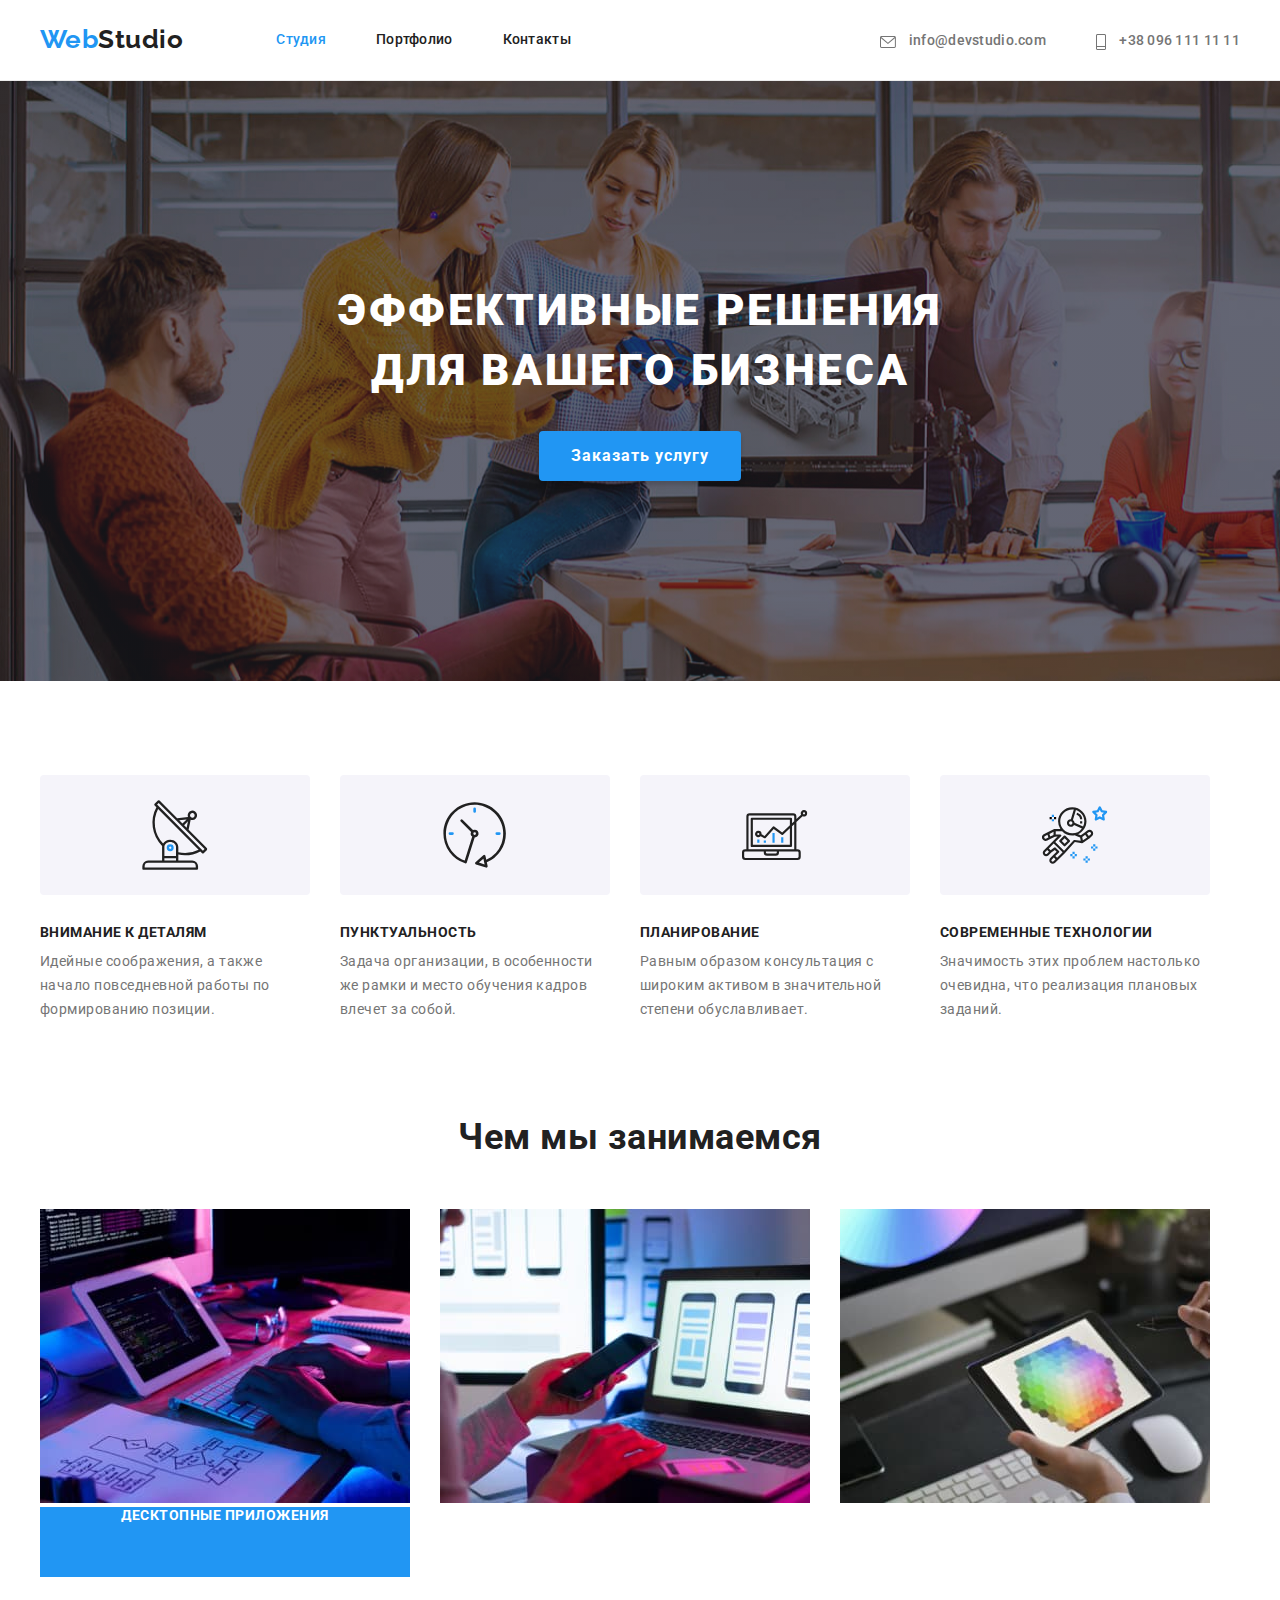
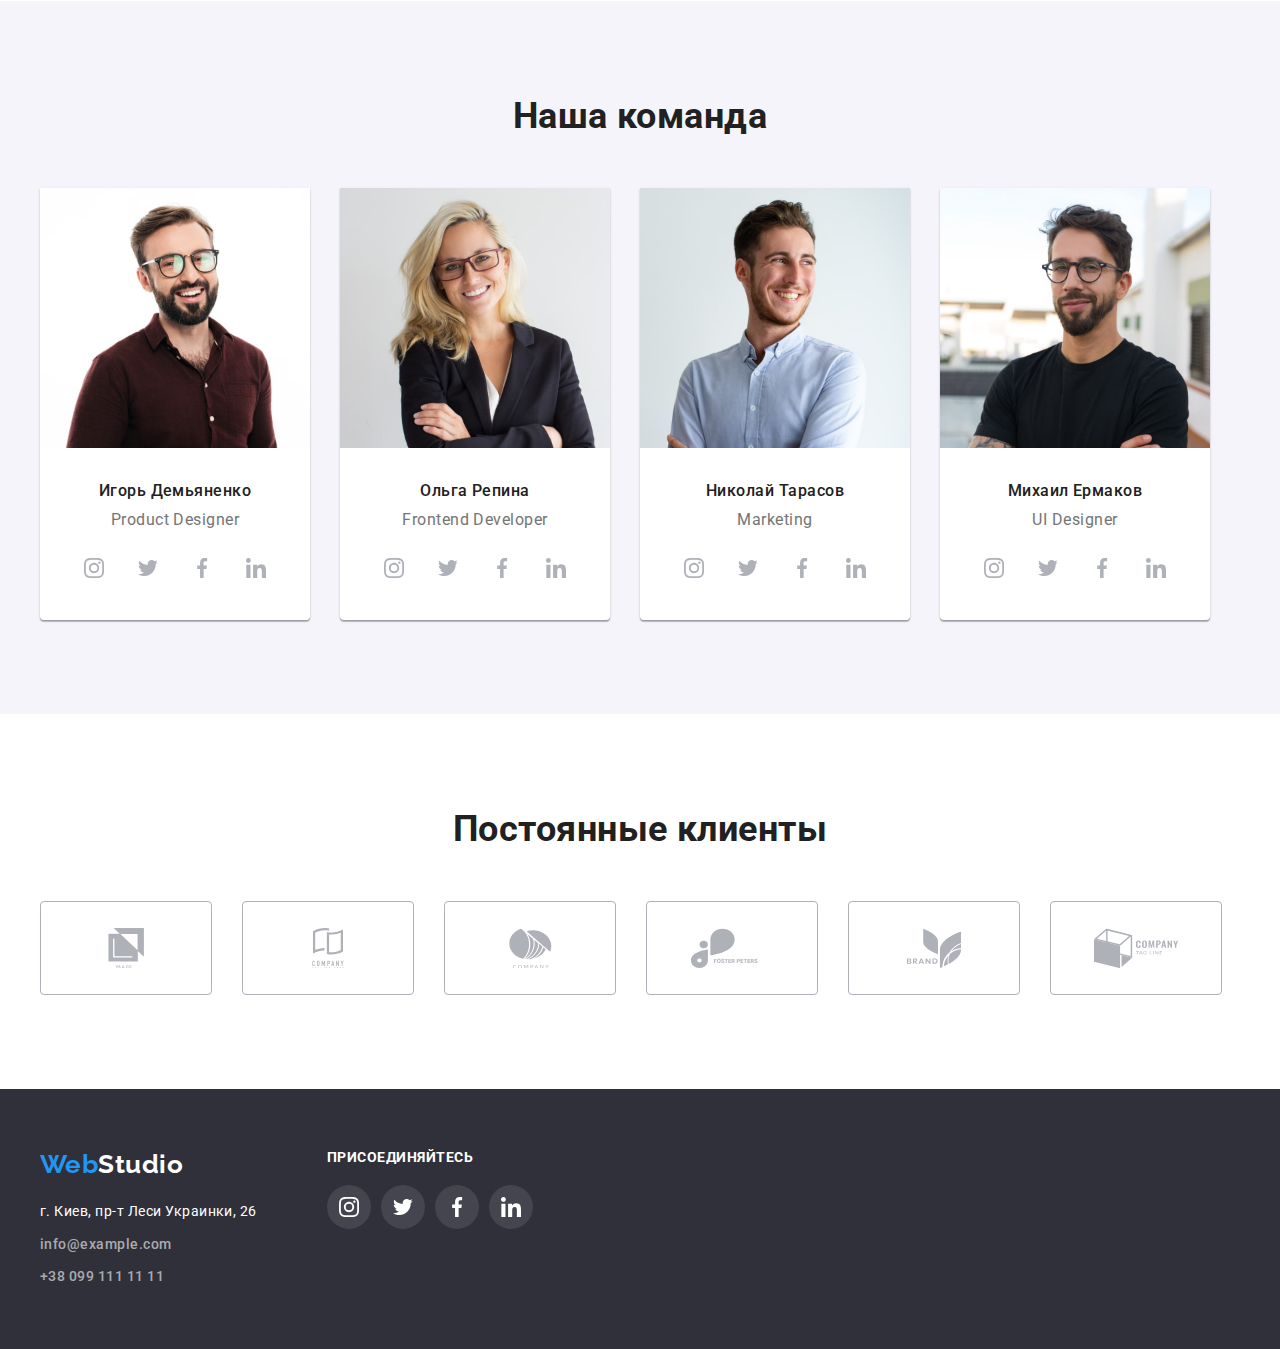
==== index.html @ ebdaa3eb "Додає модалку" ====
<!DOCTYPE html>
<html lang="ru">
  <head>
    <meta charset="UTF-8" />
    <meta http-equiv="X-UA-Compatible" content="IE=edge" />
    <meta name="viewport" content="width=device-width, initial-scale=1.0" />
    <title>WebStudio</title>
    <link
      href="https://fonts.googleapis.com/css2?family=Raleway:wght@700&family=Roboto:wght@400;500;700;900&display=swap"
      rel="stylesheet"
    />
    <link
      rel="stylesheet"
      href="https://cdnjs.cloudflare.com/ajax/libs/modern-normalize/1.1.0/modern-normalize.min.css"
      integrity="sha512-wpPYUAdjBVSE4KJnH1VR1HeZfpl1ub8YT/NKx4PuQ5NmX2tKuGu6U/JRp5y+Y8XG2tV+wKQpNHVUX03MfMFn9Q=="
      crossorigin="anonymous"
      referrerpolicy="no-referrer"
    />
    <link rel="stylesheet" href="./css/style.css" />
  </head>
  <body>
    <header>
      <div class="nav-container container">
        <a class="logo link" href=""
          ><span class="logo-text">Web</span>Studio</a
        >
        <nav>
          <ul class="nav-list">
            <li class="item">
              <a class="nav-item link current" href="">Студия</a>
            </li>
            <li class="item">
              <a class="nav-item link" href="./portfolio.html">Портфолио</a>
            </li>
            <li class="item"><a class="nav-item link" href="">Контакты</a></li>
          </ul>
        </nav>
        <ul class="site-nav">
          <li class="item">
            <a class="nav-contact link" href="mailto:info@devstudio.com">
              <svg class="icone-contact" width="16px" height="12px">
                <use href="./images/sprite.svg#icon-envelope"></use>
              </svg>
              info@devstudio.com</a
            >
          </li>
          <li class="item">
            <a class="nav-contact link" href="tel:+380961111111">
              <svg class="icone-contact" width="10px" height="16px">
                <use href="./images/sprite.svg#icon-telephone"></use>
              </svg>
              +38 096 111 11 11</a
            >
          </li>
        </ul>
      </div>
    </header>
    <main>
      <section class="section-hero">
        <div class="container">
          <h1 class="hero-title">Эффективные решения для вашего бизнеса</h1>
          <button class="button-text" type="button">Заказать услугу</button>
        </div>
      </section>
      <section class="section-about">
        <div class="container">
          <ul class="desc-list">
            <li class="desc-item icon-first">
              <div class="wrapper-img">
                <svg class="svg-icon">
                  <use href="./images/sprite.svg#icon-vector"></use>
                </svg>
              </div>
              <h3 class="desc-title">Внимание к деталям</h3>
              <p class="desc-p">
                Идейные соображения, а также начало повседневной работы по
                формированию позиции.
              </p>
            </li>
            <li class="desc-item icon-second">
              <div class="wrapper-img">
                <svg class="svg-icon">
                  <use href="./images/sprite.svg#icon-clock"></use>
                </svg>
              </div>
              <h3 class="desc-title">Пунктуальность</h3>
              <p class="desc-p">
                Задача организации, в особенности же рамки и место обучения
                кадров влечет за собой.
              </p>
            </li>
            <li class="desc-item">
              <div class="wrapper-img">
                <svg class="svg-icon">
                  <use href="./images/sprite.svg#icon-diagram"></use>
                </svg>
              </div>
              <h3 class="desc-title">Планирование</h3>
              <p class="desc-p">
                Равным образом консультация с широким активом в значительной
                степени обуславливает.
              </p>
            </li>
            <li class="desc-item">
              <div class="wrapper-img">
                <svg class="svg-icon">
                  <use href="./images/sprite.svg#icon-astronaut"></use>
                </svg>
              </div>
              <h3 class="desc-title">Современные технологии</h3>
              <p class="desc-p">
                Значимость этих проблем настолько очевидна, что реализация
                плановых заданий.
              </p>
            </li>
          </ul>
        </div>
      </section>
      <section class="section-desk">
        <div class="container">
          <h2 class="section-title centered">Чем мы занимаемся</h2>
          <ul class="about-list">
            <div class="text-desc">
              <li class="about-item">
                <img
                  src="./images/img1.jpg"
                  alt="примеры занятости"
                  width="370"
                  height="294"
                />
                <h3 class="name-desc">Десктопные приложения</h3>
              </li>
            </div>
            <li class="about-item">
              <img
                src="./images/img2.jpg"
                alt="примеры занятости"
                width="370"
                height="294"
              />
            </li>
            <li class="about-item">
              <img
                src="./images/img3.jpg"
                alt="примеры занятости"
                width="370"
                height="294"
              />
            </li>
          </ul>
        </div>
      </section>
      <section class="section-team">
        <div class="container">
          <h2 class="section-title centered">Наша команда</h2>
          <ul class="team-list">
            <li class="team-item">
              <img
                class="img-photo"
                src="./images/photo1.jpg"
                alt="фото работников"
                width="270"
                height="260"
              />
              <h3 class="team-title">Игорь Демьяненко</h3>
              <p class="team-p">Product Designer</p>
              <ul class="sn-wrapper">
                <li class="sn-item">
                  <a class="sn-link sn-main" href="">
                    <svg class="social-network">
                      <use href="./images/sprite.svg#icon-instagram"></use>
                    </svg>
                  </a>
                </li>
                <li class="sn-item">
                  <a class="sn-link sn-main" href="">
                    <svg class="social-network">
                      <use href="./images/sprite.svg#icon-twiter"></use>
                    </svg>
                  </a>
                </li>
                <li class="sn-item">
                  <a class="sn-link sn-main" href="">
                    <svg class="social-network">
                      <use href="./images/sprite.svg#icon-facebook"></use>
                    </svg>
                  </a>
                </li>
                <li class="sn-item">
                  <a class="sn-link sn-main" href="">
                    <svg class="social-network">
                      <use href="./images/sprite.svg#icon-linkedin"></use>
                    </svg>
                  </a>
                </li>
              </ul>
            </li>
            <li class="team-item">
              <img
                class="img-photo"
                src="./images/photo2.jpg"
                alt="фото работников"
                width="270"
                height="260"
              />
              <h3 class="team-title">Ольга Репина</h3>
              <p class="team-p">Frontend Developer</p>
              <ul class="sn-wrapper">
                <li class="sn-item">
                  <a class="sn-link sn-main" href="">
                    <svg class="social-network">
                      <use href="./images/sprite.svg#icon-instagram"></use>
                    </svg>
                  </a>
                </li>
                <li class="sn-item">
                  <a class="sn-link sn-main" href="">
                    <svg class="social-network">
                      <use href="./images/sprite.svg#icon-twiter"></use>
                    </svg>
                  </a>
                </li>
                <li class="sn-item">
                  <a class="sn-link sn-main" href="">
                    <svg class="social-network">
                      <use href="./images/sprite.svg#icon-facebook"></use>
                    </svg>
                  </a>
                </li>
                <li class="sn-item">
                  <a class="sn-link sn-main" href="">
                    <svg class="social-network">
                      <use href="./images/sprite.svg#icon-linkedin"></use>
                    </svg>
                  </a>
                </li>
              </ul>
            </li>
            <li class="team-item">
              <img
                class="img-photo"
                src="./images/photo3.jpg"
                alt="фото работников"
                width="270"
                height="260"
              />
              <h3 class="team-title">Николай Тарасов</h3>
              <p class="team-p">Marketing</p>
              <ul class="sn-wrapper">
                <li class="sn-item">
                  <a class="sn-link sn-main" href="">
                    <svg class="social-network">
                      <use href="./images/sprite.svg#icon-instagram"></use>
                    </svg>
                  </a>
                </li>
                <li class="sn-item">
                  <a class="sn-link sn-main" href="">
                    <svg class="social-network">
                      <use href="./images/sprite.svg#icon-twiter"></use>
                    </svg>
                  </a>
                </li>
                <li class="sn-item">
                  <a class="sn-link sn-main" href="">
                    <svg class="social-network">
                      <use href="./images/sprite.svg#icon-facebook"></use>
                    </svg>
                  </a>
                </li>
                <li class="sn-item">
                  <a class="sn-link sn-main" href="">
                    <svg class="social-network">
                      <use href="./images/sprite.svg#icon-linkedin"></use>
                    </svg>
                  </a>
                </li>
              </ul>
            </li>
            <li class="team-item">
              <img
                class="img-photo"
                src="./images/photo4.jpg"
                alt="фото работников"
                width="270"
                height="260"
              />
              <h3 class="team-title">Михаил Ермаков</h3>
              <p class="team-p">UI Designer</p>
              <ul class="sn-wrapper">
                <li class="sn-item">
                  <a class="sn-link sn-main" href="">
                    <svg class="social-network">
                      <use href="./images/sprite.svg#icon-instagram"></use>
                    </svg>
                  </a>
                </li>
                <li class="sn-item">
                  <a class="sn-link sn-main" href="">
                    <svg class="social-network">
                      <use href="./images/sprite.svg#icon-twiter"></use>
                    </svg>
                  </a>
                </li>
                <li class="sn-item">
                  <a class="sn-link sn-main" href="">
                    <svg class="social-network">
                      <use href="./images/sprite.svg#icon-facebook"></use>
                    </svg>
                  </a>
                </li>
                <li class="sn-item">
                  <a class="sn-link sn-main" href="">
                    <svg class="social-network">
                      <use href="./images/sprite.svg#icon-linkedin"></use>
                    </svg>
                  </a>
                </li>
              </ul>
            </li>
          </ul>
        </div>
      </section>
      <section class="section-client">
        <div class="container">
          <h2 class="section-title centered">Постоянные клиенты</h2>
          <ul class="client-list">
            <li class="client-item">
              <a class="client-link" href="">
                <svg class="icon-client" width="41" height="46.7">
                  <use href="./images/sprite.svg#icon-client1"></use>
                </svg>
              </a>
            </li>
            <li class="client-item">
              <a class="client-link" href="">
                <svg class="icon-client" width="40" height="52">
                  <use href="./images/sprite.svg#icon-client2"></use>
                </svg>
              </a>
            </li>
            <li class="client-item">
              <a class="client-link" href="">
                <svg class="icon-client" width="43.46" height="41.18">
                  <use href="./images/sprite.svg#icon-client3"></use>
                </svg>
              </a>
            </li>
            <li class="client-item">
              <a class="client-link" href="">
                <svg class="icon-client" width="84.44" height="40.62">
                  <use href="./images/sprite.svg#icon-client4"></use>
                </svg>
              </a>
            </li>
            <li class="client-item">
              <a class="client-link" href="">
                <svg class="icon-client" width="62.54px" height="45.43">
                  <use href="./images/sprite.svg#icon-client5"></use>
                </svg>
              </a>
            </li>
            <li class="client-item">
              <a class="client-link" href="">
                <svg class="icon-client" width="93.79" height="43.92">
                  <use href="./images/sprite.svg#icon-client6"></use>
                </svg>
              </a>
            </li>
          </ul>
        </div>
      </section>
    </main>
    <footer class="footer">
      <div class="container footer-about">
        <div class="footer-inf">
          <a class="logo-footer link" href=""
            ><span class="text-footer">Web</span>Studio</a
          >
          <address class="footer-adress">
            г. Киев, пр-т Леси Украинки, 26
          </address>
          <ul class="footer-list">
            <li class="footer-item">
              <a class="footer-contact link" href="mailto:info@example.com"
                >info@example.com</a
              >
            </li>
            <li>
              <a class="footer-contact link" href="tel:+380991111111"
                >+38 099 111 11 11</a
              >
            </li>
          </ul>
        </div>
        <div class="footer-sn">
          <h3 class="join">присоединяйтесь</h3>
          <ul class="sn-list">
            <li class="sn-item">
              <a class="sn-link sn-footer" href="">
                <svg class="social-networks">
                  <use href="./images/sprite.svg#icon-instagram"></use>
                </svg>
              </a>
            </li>
            <li class="sn-item">
              <a class="sn-link sn-footer" href="">
                <svg class="social-networks">
                  <use href="./images/sprite.svg#icon-twiter"></use>
                </svg>
              </a>
            </li>
            <li class="sn-item">
              <a class="sn-link sn-footer" href="">
                <svg class="social-networks">
                  <use href="./images/sprite.svg#icon-facebook"></use>
                </svg>
              </a>
            </li>
            <li class="sn-item">
              <a class="sn-link sn-footer" href="">
                <svg class="social-networks">
                  <use href="./images/sprite.svg#icon-linkedin"></use>
                </svg>
              </a>
            </li>
          </ul>
        </div>
      </div>
    </footer>
    <div class="backdrop is-hidden">
      <div class="modal"></div>
    </div>
  </body>
</html>
---- css/style.css ----
/* основний колір тексту #212121 */
/* вторичний колір тексту #757575 */
/* акцент #2196F3 */
/* сірий для тексту силок #757575 */
/* силки в футері сірий rgba(255, 255, 255, 0.6) */
/* білий #FFFFFF */
html {
  box-sizing: border-box;
}

:root {
  --main-text-color: #212121;
  --secondary-text-color: #757575;
  --accent-color: #2196f3;
  --text-color: #ffffff;
  --portfolio-button: #f5f4fa;
  --bgc-color: #2f303a;
  --bgc-section: #f5f4fa;
  --footer-contact: rgba(255, 255, 255, 0.6);
}
body {
  margin: 0;
  font-family: Roboto, sans-serif;
  background-color: var(--text-color);
  color: var(--main-text-color);
  letter-spacing: 0.03em;
}
/* index.html */
/* header */
header {
  border-bottom: 1px solid #ececec;
}
.logo {
  font-family: "Raleway", sans-serif;
  font-weight: 700;
  font-size: 26px;
  line-height: 1.2;
  color: var(--main-text-color);
}
.logo-text {
  color: var(--accent-color);
}
ul {
  list-style: none;
  padding: 0;
  margin: 0;
}
p {
  margin: 0;
  padding: 0;
}
h1,
h2,
h3,
h4 {
  margin: 0;
  padding: 0;
}
.link {
  text-decoration: none;
}
.container {
  margin: 0 auto;
  width: 1200px;
  padding-left: 15px;
  padding-right: 15px;
  margin-left: auto;
  margin-right: auto;
}
.nav-item {
  display: block;
  font-weight: 500;
  font-size: 14px;
  line-height: 1.14;
  color: var(--main-text-color);
  letter-spacing: 0.02em;
  padding-bottom: 32px;
  padding-top: 32px;

  transition: color 250ms cubic-bezier(0.4, 0, 0.2, 1);
}
.nav-item:hover,
.nav-item:focus {
  color: var(--accent-color);
}
.nav-container {
  display: flex;
  align-items: center;
}
.nav-list {
  display: flex;
  margin-left: 93px;
  align-items: center;
}
.nav-list .item {
  margin-right: 50px;
}
.nav-list .item:last-child {
  margin-right: 0;
}
.nav-list .nav-item.current {
  color: var(--accent-color);
}
.nav-contact {
  font-weight: 500;
  font-size: 14px;
  line-height: 1.14;
  color: var(--secondary-text-color);
  letter-spacing: 0.02em;
  transition: color 250ms cubic-bezier(0.4, 0, 0.2, 1);
}
.icone-contact {
  fill: currentColor;
  margin-right: 10px;
  vertical-align: middle;
}
.site-nav {
  display: flex;
  margin-left: auto;
}
.site-nav .item + .item {
  margin-left: 50px;
}
.site-nav .nav-contact:hover,
.site-nav .nav-contact:focus {
  color: var(--accent-color);
}
/* main */

.centered {
  text-align: center;
}
.hero-title {
  width: 696px;
  margin-top: 0;
  margin-left: auto;
  margin-right: auto;
  margin-bottom: 30px;
  font-weight: 900;
  font-size: 44px;
  line-height: 1.36;
  color: var(--text-color);
  letter-spacing: 0.06em;
  text-transform: uppercase;
}

.section-hero {
  text-align: center;
  padding-top: 200px;
  padding-bottom: 200px;
  background-repeat: no-repeat;
  background-size: cover;
  background-image: linear-gradient(
      to right,
      rgba(47, 48, 58, 0.4),
      rgba(47, 48, 58, 0.4)
    ),
    url(../images/hero.jpg);
}
.button-text {
  font-family: inherit;
  color: var(--text-color);
  background-color: var(--accent-color);
  font-size: 16px;
  line-height: 1.87;
  letter-spacing: 0.06em;
  cursor: pointer;
  border: none;
  font-weight: 700;
  padding: 10px 32px;
  min-width: 200px;
  box-shadow: 0px 4px 4px rgba(0, 0, 0, 0.15);
  border-radius: 4px;
  transition: color 250ms cubic-bezier(0.4, 0, 0.2, 1);
}
.button-text:hover,
.button-text:focus {
  color: var(--text-color);
}

.section-team {
  background-color: var(--bgc-section);
  padding-top: 94px;
  padding-bottom: 94px;
}
.team-list {
  display: flex;
}
.team-item {
  margin-right: 30px;
  background-color: #fff;
  padding-bottom: 30px;
  box-shadow: 0px 1px 3px rgba(0, 0, 0, 0.12), 0px 1px 1px rgba(0, 0, 0, 0.14),
    0px 2px 1px rgba(0, 0, 0, 0.2);
  border-radius: 0px 0px 4px 4px;
}
.sn-wrapper {
  display: flex;
  justify-content: center;
}
.img-photo {
  margin-bottom: 30px;
}
.section-about {
  padding-top: 94px;
  padding-bottom: 94px;
}
.about-list {
  display: flex;
}
.about-item {
  margin-right: 30px;
}
.text-desc {
  position: relative;
}
.name-desc {
  position: absolute;
  width: 370px;
  height: 70px;
  background-color: #2196f3;
  text-align: center;
  font-size: 14px;
  color: var(--text-color);
  text-transform: uppercase;
}
/* .text-desk {
  width: 370px;
  height: 70px;
  position: absolute;
  background-color: rgba(47, 48, 58, 0.8);
} */
.section-desk {
  padding-bottom: 94px;
}
.section-title {
  font-weight: 700;
  font-size: 36px;
  line-height: 1.2;
  margin-bottom: 50px;
}
.desc-title {
  font-weight: 700;
  font-size: 14px;
  line-height: 1.14;
  text-transform: uppercase;
  margin-top: 0;
  margin-bottom: 10px;
}
.svg-icon {
  width: 65.32px;
  height: 70px;
}
.desc-list {
  display: flex;
}
.desk-item {
  width: 270px;
}
.wrapper-img {
  display: flex;
  align-items: center;
  justify-content: center;
  width: 270px;
  height: 120px;
  margin-bottom: 30px;
  background-color: #f5f4fa;
  border-radius: 4px;
}
.desc-p {
  width: 270px;
  font-size: 14px;
  line-height: 1.7;
  color: var(--secondary-text-color);
  margin-top: 0;
  margin-right: 30px;
}
.team-title {
  font-weight: 500;
  font-size: 16px;
  line-height: 1.18;
  margin-bottom: 10px;
  text-align: center;
}
.team-p {
  font-size: 16px;
  line-height: 1.18;
  color: var(--secondary-text-color);
  text-align: center;
  margin-bottom: 16px;
}
.sn-item {
  margin-right: 10px;
}
.sn-item:last-child {
  margin-right: 0;
}
.sn-list {
  display: flex;
}
.sn-link {
  display: flex;
  width: 44px;
  height: 44px;
  border-radius: 50%;
  justify-content: center;
  align-items: center;
}
.sn-main {
  fill: #afb1b8;
  transition: color 250ms cubic-bezier(0.4, 0, 0.2, 1),
    background-color 250ms cubic-bezier(0.4, 0, 0.2, 1);
}
.sn-footer {
  background-color: rgba(255, 255, 255, 0.1);
  fill: var(--text-color);
}
.sn-main:hover,
.sn-main:focus {
  fill: var(--text-color);
}
.sn-link:hover,
.sn-link:focus {
  background-color: var(--accent-color);
}

.join {
  font-size: 14px;
  margin-bottom: 20px;
  text-transform: uppercase;
  color: var(--text-color);
}
.footer-about {
  display: flex;
}
.footer-sn {
  margin-left: 70px;
}
.social-network {
  width: 20px;
  height: 20px;
  text-align: center;
}
.social-networks {
  width: 20px;
  height: 20px;
  text-align: center;
}
.section-client {
  padding-top: 94px;
  padding-bottom: 94px;
}
.icon-client {
  width: 84.44px;
  height: 40.62px;
  justify-content: center;
  text-align: center;
  align-items: center;
}
.client-link {
  fill: #afb1b8;
  height: 92px;
  width: 170px;
  border-radius: 4px;
  background-position: center;
  border: 1px solid #afb1b8;
  display: flex;
  justify-content: center;
  align-items: center;
}
.client-link:hover,
.client-link:focus {
  fill: var(--accent-color);
}

.client-item {
  margin-right: 30px;
}
.client-item:last-child {
  margin-right: 0;
}
.client-list {
  margin-right: 30px;
}
.client-list {
  display: flex;
}
.first-logo {
  height: 46.7px;
  width: 41px;
  fill: #afb1b8;
}
/* footer */
.logo-footer {
  font-family: "Raleway", sans-serif;
  font-weight: 700;
  font-size: 26px;
  line-height: 1.2;
  color: var(--text-color);
}
.text-footer {
  color: var(--accent-color);
}
footer {
  background-color: var(--bgc-color);
}
.footer-contact {
  font-size: 14px;
  line-height: 1.7;
  color: var(--footer-contact);
  font-weight: 500;
}
.footer-item {
  margin-bottom: 8px;
}
.footer-contact:hover,
.footer-contact:focus {
  color: var(--accent-color);
}
.footer-adress {
  font-size: 14px;
  line-height: 1.7;
  font-style: normal;
  color: var(--text-color);
  margin-top: 20px;
  margin-bottom: 9px;
}
.footer {
  padding-top: 60px;
  padding-bottom: 60px;
}
/* portfolio.html */
.wrapper {
  padding-top: 94px;
  padding-bottom: 94px;
}
button {
  font-family: inherit;
}
.filter {
  display: flex;
  justify-content: center;
}
.filter-list {
  font-family: inherit;
  background-color: var(--portfolio-button);
  font-weight: 500;
  font-size: 16px;
  line-height: 1.6;
  border: none;
  cursor: pointer;
  letter-spacing: 0.03em;
  margin-right: 8px;
  margin-bottom: 50px;
  border-radius: 4px;
  padding: 6px 22px;
}
.filter .filter-list:hover,
.filter .filter-list:focus {
  background-color: var(--accent-color);
  color: var(--text-color);
  box-shadow: 0px 3px 1px rgba(0, 0, 0, 0.1), 0px 1px 2px rgba(0, 0, 0, 0.08),
    0px 2px 2px rgba(0, 0, 0, 0.12);
}
.visually-hidden {
  position: absolute;
  white-space: nowrap;
  width: 1px;
  height: 1px;
  overflow: hidden;
  border: 0;
  padding: 0;
  clip: rect(0 0 0 0);
  clip-path: inset(50%);
  margin: -1px;
}
.port-thumb {
  position: relative;
}
.port-thumb::before {
  content: "";
  display: inline-block;
  background-color: rgba(33, 150, 243, 0.9);
  width: 100%;
  height: 100%;
  position: absolute;
  opacity: 0;
}
.port-thumb:hover::before {
  opacity: 1;
}
.port-actions:hover {
  opacity: 1;
}

.port-actions {
  position: absolute;
  top: 50%;
  left: 50%;
  transform: translate(-50%, -50%);
  font-size: 18px;
  line-height: 1.55;
  color: var(--text-color);
  width: 322px;
  opacity: 0;
}
.port-title {
  font-weight: 700;
  font-size: 18px;
  line-height: 2;
  letter-spacing: 0.06em;
  margin-bottom: 4px;
}
.port-card {
  padding: 20px 24px;
}
.port-desk {
  font-size: 16px;
  line-height: 1.8;
  color: var(--secondary-text-color);
}
.port-list {
  display: flex;
  flex-wrap: wrap;
}
.port-item {
  width: 370px;
  margin-right: 30px;
  /* width: calc((100%-60px) / 3); */
  margin-bottom: 30px;
  border-left: 1px solid #eeeeee;
  border-right: 1px solid #eeeeee;
  border-bottom: 1px solid #eeeeee;
}
.port-item:hover,
.port-item:focus {
  box-shadow: 0px 1px 1px rgba(0, 0, 0, 0.12), 0px 4px 4px rgba(0, 0, 0, 0.06),
    1px 4px 6px rgba(0, 0, 0, 0.16);
}
.port-item:nth-child(3n) {
  margin-right: 0;
}
.port-item:nth-last-child(-n + 3) {
  margin-bottom: 0;
}
.backdrop {
  position: fixed;
  top: 0;
  left: 0;
  width: 100%;
  height: 100%;
  background-color: rgba(0, 0, 0, 0.2);
}
.backdrop.is-hidden {
  opacity: 0;
  pointer-events: none;
}
.modal {
  position: absolute;
  top: 50%;
  left: 50%;
  transform: translate(-50%, -50%);
  width: 528px;
  height: 581px;
  background-color: var(--text-color);
}
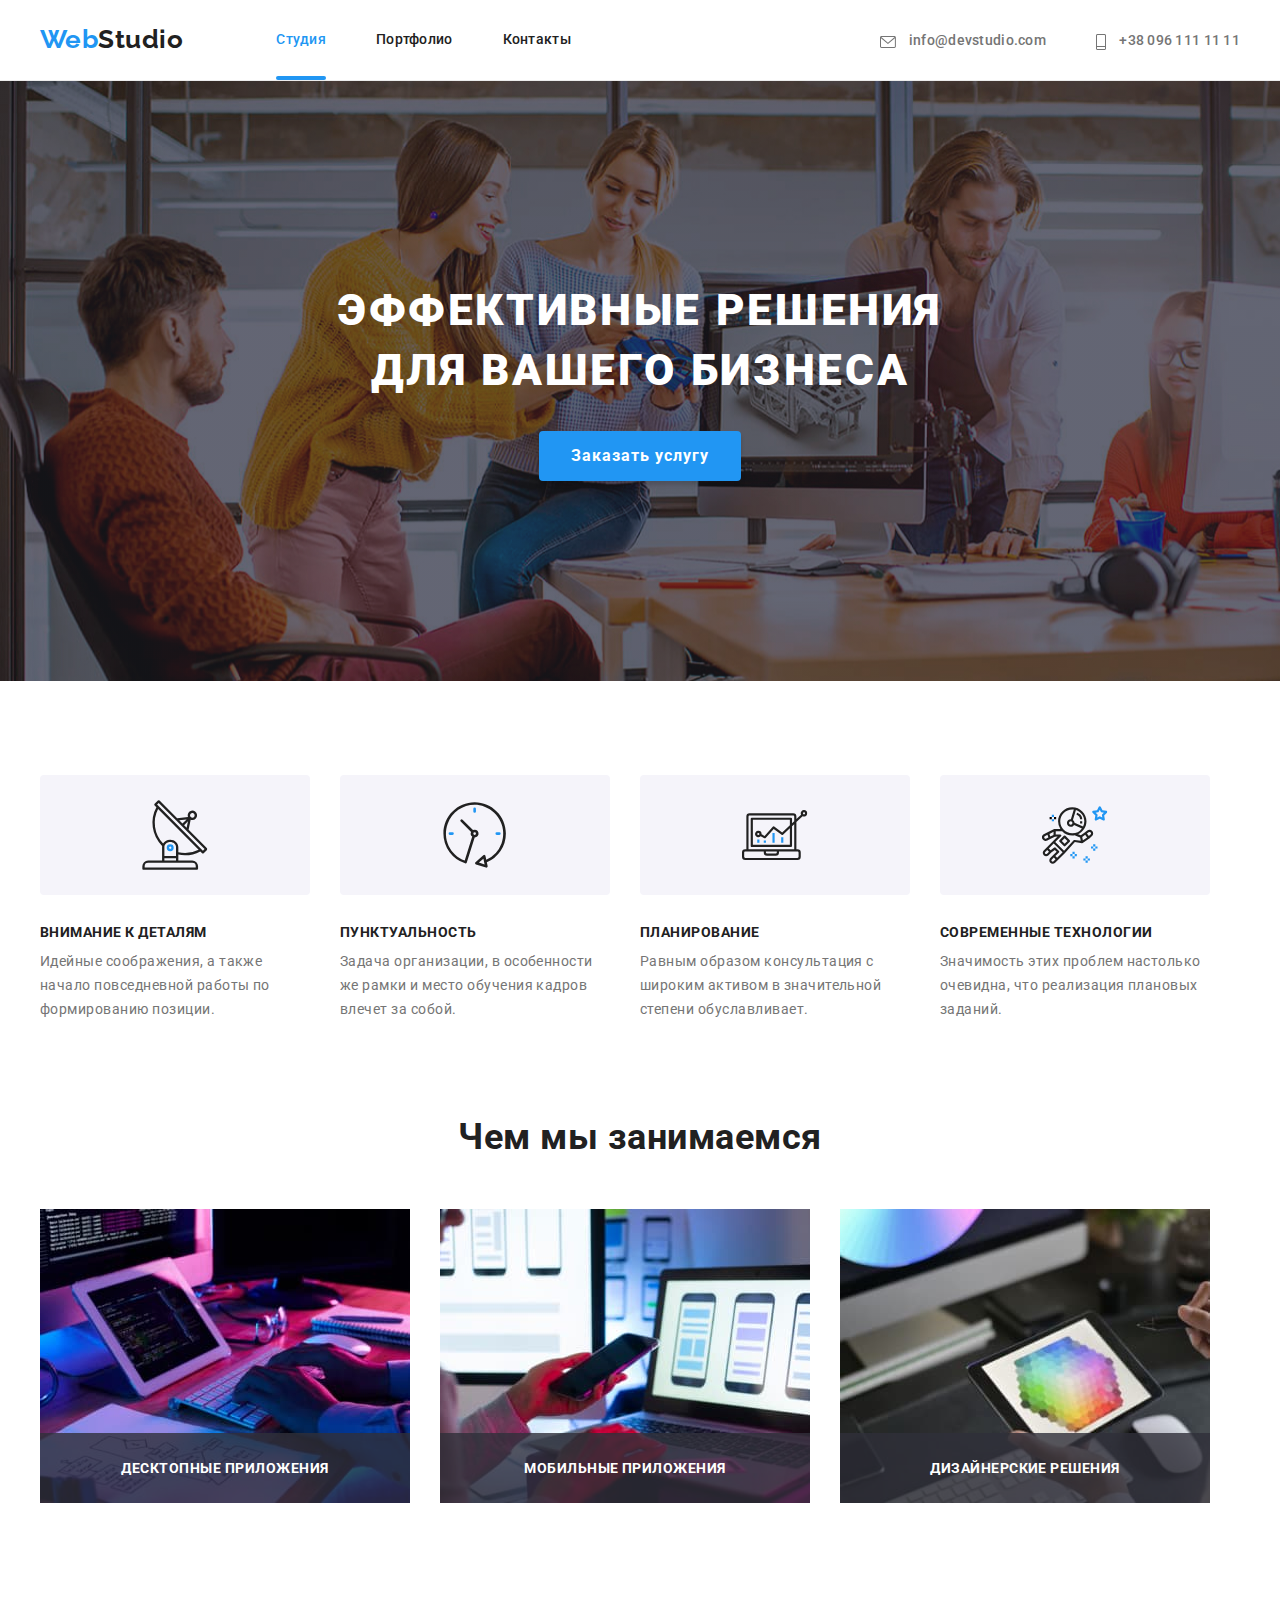
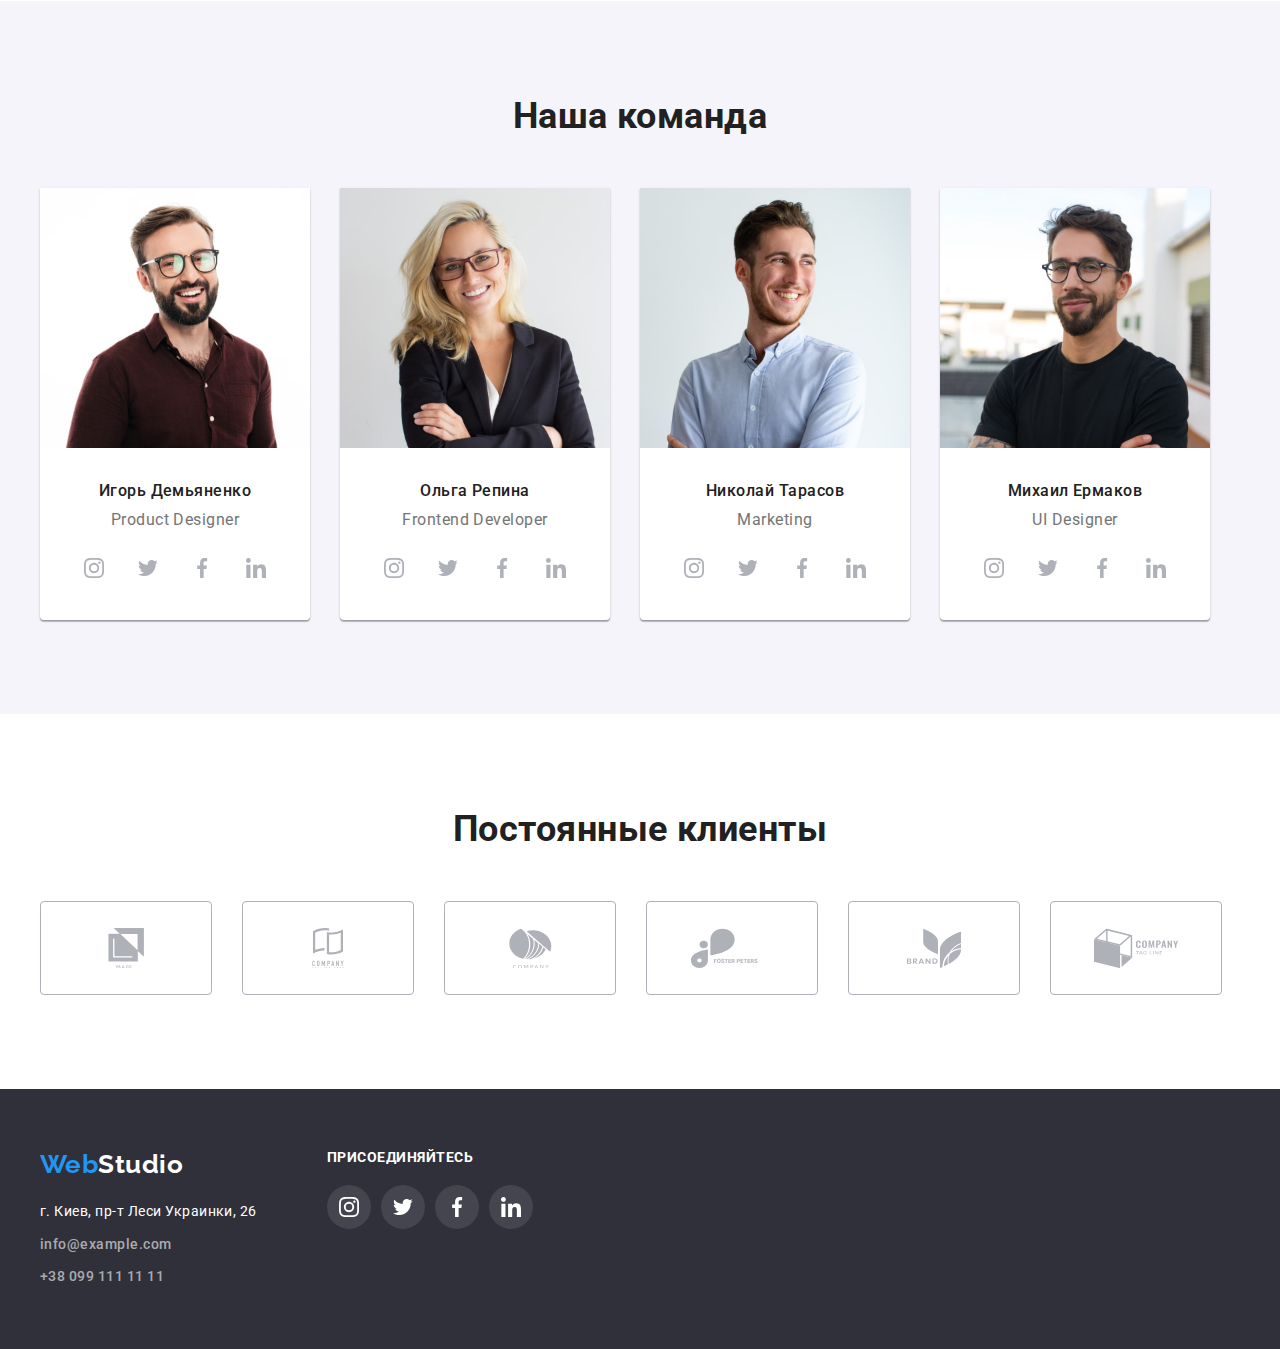
==== commit 0abd8e3c: "Додає переходи та анімацію" ====
--- a/index.html
+++ b/index.html
@@ -59,7 +59,9 @@
       <section class="section-hero">
         <div class="container">
           <h1 class="hero-title">Эффективные решения для вашего бизнеса</h1>
-          <button class="button-text" type="button">Заказать услугу</button>
+          <button class="button-text" type="button" data-modal-open>
+            Заказать услугу
+          </button>
         </div>
       </section>
       <section class="section-about">
@@ -131,22 +133,28 @@
                 <h3 class="name-desc">Десктопные приложения</h3>
               </li>
             </div>
-            <li class="about-item">
-              <img
-                src="./images/img2.jpg"
-                alt="примеры занятости"
-                width="370"
-                height="294"
-              />
-            </li>
-            <li class="about-item">
-              <img
-                src="./images/img3.jpg"
-                alt="примеры занятости"
-                width="370"
-                height="294"
-              />
-            </li>
+            <div class="text-desc">
+              <li class="about-item">
+                <img
+                  src="./images/img2.jpg"
+                  alt="примеры занятости"
+                  width="370"
+                  height="294"
+                />
+                <h3 class="name-desc">Мобильные приложения</h3>
+              </li>
+            </div>
+            <div class="text-desc">
+              <li class="about-item">
+                <img
+                  src="./images/img3.jpg"
+                  alt="примеры занятости"
+                  width="370"
+                  height="294"
+                />
+                <h3 class="name-desc">Дизайнерские решения</h3>
+              </li>
+            </div>
           </ul>
         </div>
       </section>
@@ -428,8 +436,15 @@
         </div>
       </div>
     </footer>
-    <div class="backdrop is-hidden">
-      <div class="modal"></div>
+    <div class="backdrop is-hidden" data-modal>
+      <div class="modal">
+        <button type="button" class="modal-close" data-modal-close>
+          <svg class="svg-close" width="11" height="11">
+            <use href="./images/sprite.svg#icon-Vector2"></use>
+          </svg>
+        </button>
+      </div>
     </div>
+    <script src="./js/modal.js"></script>
   </body>
 </html>
--- a/css/style.css
+++ b/css/style.css
@@ -94,13 +94,26 @@
 }
 .nav-list .item {
   margin-right: 50px;
+  position: relative;
 }
 .nav-list .item:last-child {
   margin-right: 0;
 }
-.nav-list .nav-item.current {
+.nav-item.current {
   color: var(--accent-color);
 }
+.nav-item.current::after {
+  content: "";
+  width: 100%;
+  height: 4px;
+  background-color: var(--accent-color);
+  display: flex;
+  border-radius: 2px;
+  position: absolute;
+  left: 0;
+  bottom: 0;
+}
+
 .nav-contact {
   font-weight: 500;
   font-size: 14px;
@@ -114,6 +127,7 @@
   margin-right: 10px;
   vertical-align: middle;
 }
+
 .site-nav {
   display: flex;
   margin-left: auto;
@@ -218,18 +232,15 @@
   position: absolute;
   width: 370px;
   height: 70px;
-  background-color: #2196f3;
-  text-align: center;
+  transform: translateY(-74px);
+  display: flex;
+  align-items: center;
+  justify-content: center;
   font-size: 14px;
   color: var(--text-color);
   text-transform: uppercase;
-}
-/* .text-desk {
-  width: 370px;
-  height: 70px;
-  position: absolute;
   background-color: rgba(47, 48, 58, 0.8);
-} */
+}
 .section-desk {
   padding-bottom: 94px;
 }
@@ -305,25 +316,28 @@
   border-radius: 50%;
   justify-content: center;
   align-items: center;
+  color: #afb1b8;
+}
+.social-network {
+  fill: currentColor;
 }
 .sn-main {
-  fill: #afb1b8;
   transition: color 250ms cubic-bezier(0.4, 0, 0.2, 1),
     background-color 250ms cubic-bezier(0.4, 0, 0.2, 1);
+}
+.sn-main:hover,
+.sn-main:focus {
+  color: var(--text-color);
+  background-color: var(--accent-color);
 }
 .sn-footer {
   background-color: rgba(255, 255, 255, 0.1);
   fill: var(--text-color);
-}
-.sn-main:hover,
-.sn-main:focus {
-  fill: var(--text-color);
-}
-.sn-link:hover,
-.sn-link:focus {
+  transition: background-color 250ms cubic-bezier(0.4, 0, 0.2, 1);
+}
+.sn-footer:hover {
   background-color: var(--accent-color);
 }
-
 .join {
   font-size: 14px;
   margin-bottom: 20px;
@@ -367,6 +381,7 @@
   display: flex;
   justify-content: center;
   align-items: center;
+  transition: fill 250ms cubic-bezier(0.4, 0, 0.2, 1);
 }
 .client-link:hover,
 .client-link:focus {
@@ -409,6 +424,7 @@
   line-height: 1.7;
   color: var(--footer-contact);
   font-weight: 500;
+  transition: color 250ms cubic-bezier(0.4, 0, 0.2, 1);
 }
 .footer-item {
   margin-bottom: 8px;
@@ -454,9 +470,12 @@
   margin-bottom: 50px;
   border-radius: 4px;
   padding: 6px 22px;
-}
-.filter .filter-list:hover,
-.filter .filter-list:focus {
+  transition: color 250ms cubic-bezier(0.4, 0, 0.2, 1),
+    background-color 250ms cubic-bezier(0.4, 0, 0.2, 1),
+    box-shadow 250ms cubic-bezier(0.4, 0, 0.2, 1);
+}
+.filter-list:hover,
+.filter-list:focus {
   background-color: var(--accent-color);
   color: var(--text-color);
   box-shadow: 0px 3px 1px rgba(0, 0, 0, 0.1), 0px 1px 2px rgba(0, 0, 0, 0.08),
@@ -476,33 +495,22 @@
 }
 .port-thumb {
   position: relative;
-}
-.port-thumb::before {
-  content: "";
-  display: inline-block;
-  background-color: rgba(33, 150, 243, 0.9);
-  width: 100%;
-  height: 100%;
-  position: absolute;
-  opacity: 0;
-}
-.port-thumb:hover::before {
-  opacity: 1;
-}
-.port-actions:hover {
-  opacity: 1;
-}
-
+  overflow: hidden;
+}
+
+.thumb-link:hover .port-actions {
+  transform: translateY(0%);
+}
 .port-actions {
   position: absolute;
-  top: 50%;
-  left: 50%;
-  transform: translate(-50%, -50%);
+  top: 0;
+  padding: 63px 24px;
+  transform: translateY(102%);
   font-size: 18px;
   line-height: 1.55;
-  color: var(--text-color);
-  width: 322px;
-  opacity: 0;
+  transition: transform 250ms cubic-bezier(0.4, 0, 0.2, 1);
+  color: var(--text-color);
+  background-color: var(--accent-color);
 }
 .port-title {
   font-weight: 700;
@@ -531,6 +539,7 @@
   border-left: 1px solid #eeeeee;
   border-right: 1px solid #eeeeee;
   border-bottom: 1px solid #eeeeee;
+  transition: box-shadow 250ms cubic-bezier(0.4, 0, 0.2, 1);
 }
 .port-item:hover,
 .port-item:focus {
@@ -564,3 +573,14 @@
   height: 581px;
   background-color: var(--text-color);
 }
+.modal-close {
+  position: absolute;
+  top: 8px;
+  right: 8px;
+  border-radius: 50%;
+  border: 1px solid rgba(0, 0, 0, 0.1);
+  width: 30px;
+  height: 30px;
+  background-color: var(--text-color);
+  cursor: pointer;
+}
